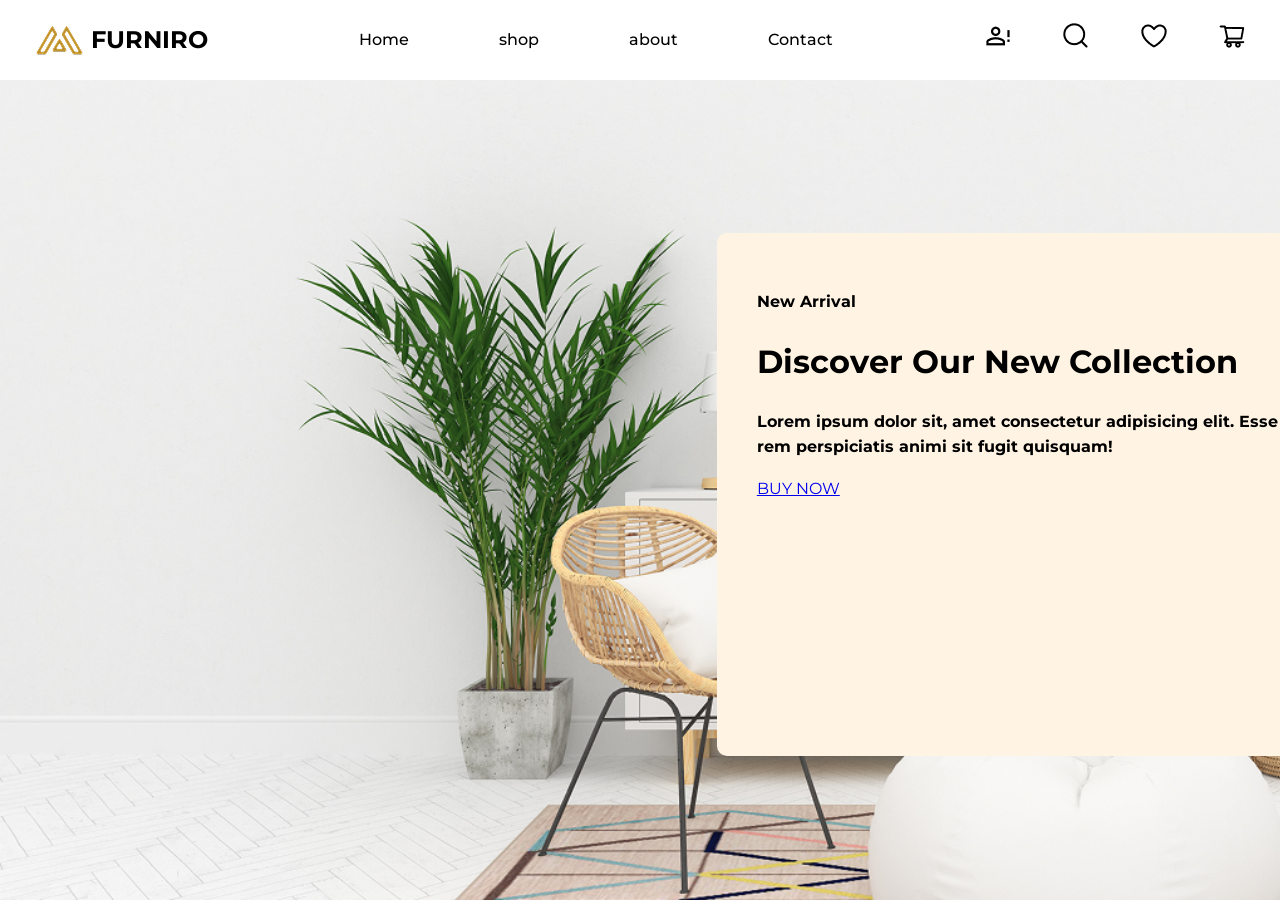
==== index.html @ 8803e624 "day 1 navbar" ====
<!DOCTYPE html>
<html lang="en">
  <head>
    <meta charset="UTF-8" />
    <meta name="viewport" content="width=device-width, initial-scale=1.0" />
    <title>Home</title>
    <link rel="stylesheet" href="style.css" />
    <link rel="preconnect" href="https://fonts.googleapis.com" />
    <link rel="preconnect" href="https://fonts.gstatic.com" crossorigin />
    <link
      href="https://fonts.googleapis.com/css2?family=Montserrat:ital,wght@0,100..900;1,100..900&display=swap"
      rel="stylesheet" />
  </head>
  <body>
    <!-- navbar dan pembuka -->
    <div id="pembuka">
      <!-- navbar -->
      <nav class="navbar">
        <div id="navKiri">
          <img src="icon/Meubel House_Logos-05.png" alt="logo" />
          <h1>FURNIRO</h1>
        </div>

        <div id="navTengah">
          <a href="#">Home</a>
          <a href="#">shop</a>
          <a href="#">about</a>
          <a href="#">Contact</a>
        </div>

        <div id="navKanan">
          <a href="#">
            <img src="icon/mdi_account-alert-outline.png" alt="account" />
          </a>
          <a href="#">
            <img src="icon/akar-icons_search.png" alt="search" />
          </a>
          <a href="#">
            <img src="icon/akar-icons_heart.png" alt="heart" />
          </a>
          <a href="#">
            <img src="icon/ant-design_shopping-cart-outlined.png" alt="cart" />
          </a>
        </div>
      </nav>
      <!-- navbar end -->

      <!-- New Arrival -->
      <div id="newArrival">
        <div>
          <p>New Arrival</p>
          <h1>Discover Our New Collection</h1>
          <p>
            Lorem ipsum dolor sit, amet consectetur adipisicing elit. Esse
            assumenda rem perspiciatis animi sit fugit quisquam!
          </p>
          <a href="#">BUY NOW</a>
        </div>
      </div>
      <!-- New Arrival end -->
    </div>
    <!-- navbar dan pembuka end-->

    <!-- browseTheRange -->
    <div></div>
    <!-- browseTheRange end -->

    <!-- ourProduct -->
    <div></div>
    <!-- ourProduct -->

    <!-- median -->
    <div></div>
    <!-- median end -->

    <!-- FuniroFurniture -->
    <div></div>
    <!-- FuniroFurniture -->

    <!-- footer -->
    <div></div>
    <!-- footer end-->
  </body>
</html>
---- style.css ----
body {
  margin: 0;
  padding: 0;
  line-height: 1.6;
  font-family: "Montserrat", sans-serif;
}

h1 {
  font-weight: 700;
}

p {
  font-weight: 700;
}

#pembuka {
  background-image: url("picture/main/scandinavian-interior-mockup-wall-decal-background 1.png");
  background-size: cover;
  background-repeat: no-repeat;
  height: 100vh;
  position: relative;
}
/* navbar */
.navbar {
  padding: 30px 0px;
  position: relative;
  background-color: #ffffff;
  display: flex;
  flex-direction: row;
  justify-content: space-around;
  align-items: center;
  width: 100%;
  height: 20px;
}

#navKiri {
  display: flex;
  flex-direction: row;
  justify-content: center;
  align-items: center;
  gap: 7px;
}

#navKiri img {
  width: auto;
  height: 140%;
}

#navKiri h1 {
  margin: 0;
}

#navTengah {
  display: flex;
  flex-direction: row;
  justify-content: center;
  gap: 90px;
  width: 50%;
}

#navTengah a {
  color: black;
  text-decoration: none;
  font-weight: 500;
}

#navKanan {
  display: flex;
  flex-direction: row;
  align-items: center;
  justify-content: center;
  gap: 50px;
}

#navKanan a img{
  height:80%;
  width: auto;
}
/* navbar end */

/* newArrival */
#newArrival {
  background-color: #FFF3E3;
  width: 643px;
  height:443px;
  border-radius: 10px;
  background-clip: padding-box;
  position: relative;
  top: 17%; 
  left: 56%;
  padding: 40px;
}

/* newArrival end */
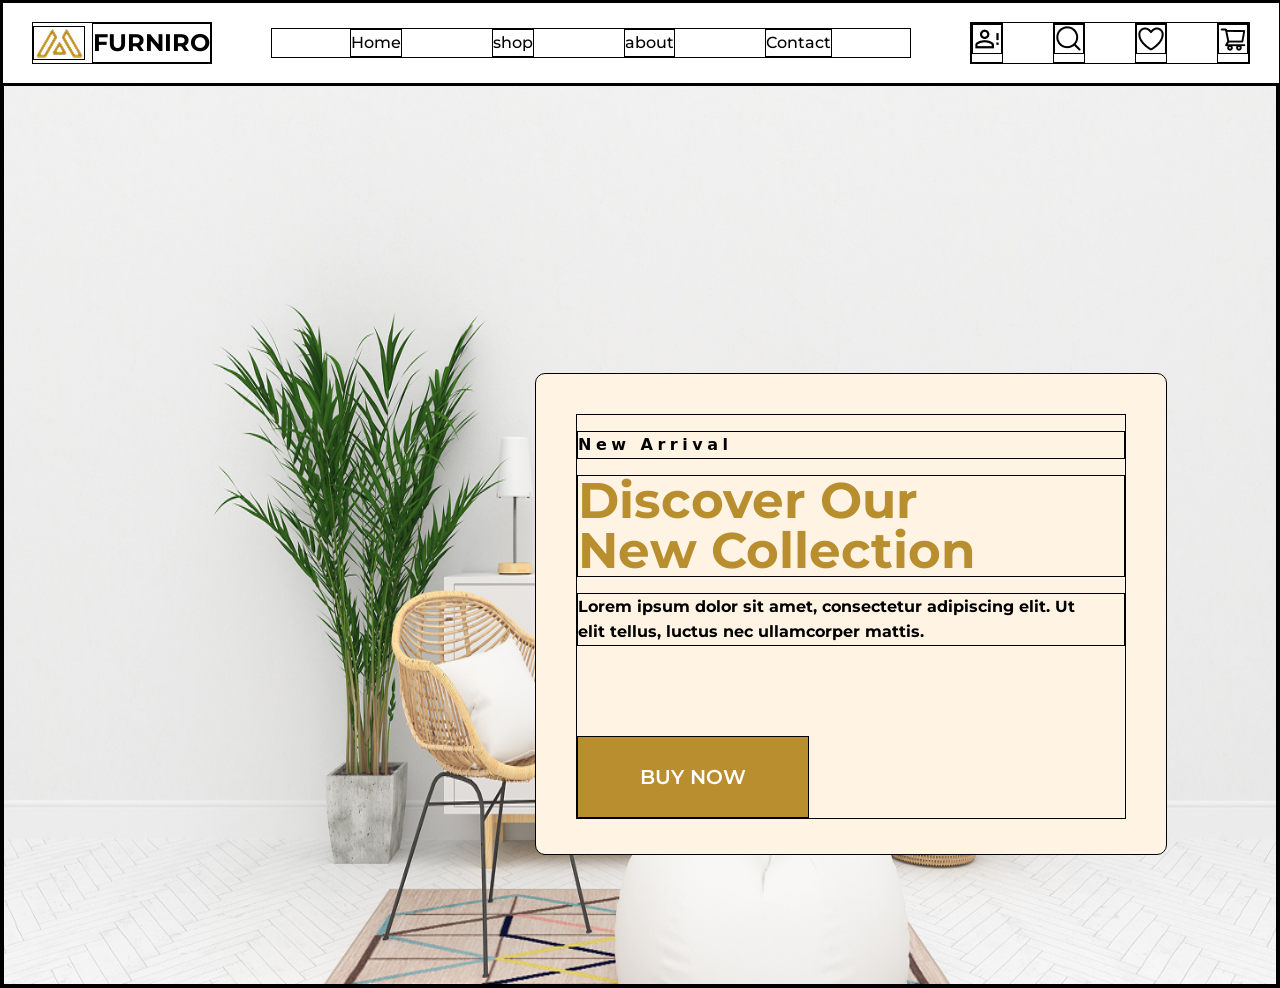
==== commit da2c892e: "day 2 coding" ====
--- a/index.html
+++ b/index.html
@@ -12,73 +12,82 @@
       rel="stylesheet" />
   </head>
   <body>
-    <!-- navbar dan pembuka -->
-    <div id="pembuka">
-      <!-- navbar -->
-      <nav class="navbar">
-        <div id="navKiri">
-          <img src="icon/Meubel House_Logos-05.png" alt="logo" />
-          <h1>FURNIRO</h1>
-        </div>
+    <!-- navbar -->
+    <nav class="navbar">
+      <div id="navKiri">
+        <img src="icon/Meubel House_Logos-05.png" alt="logo" />
+        <h1>FURNIRO</h1>
+      </div>
 
-        <div id="navTengah">
-          <a href="#">Home</a>
-          <a href="#">shop</a>
-          <a href="#">about</a>
-          <a href="#">Contact</a>
-        </div>
+      <div id="navTengah">
+        <a href="#">Home</a>
+        <a href="#">shop</a>
+        <a href="#">about</a>
+        <a href="#">Contact</a>
+      </div>
 
-        <div id="navKanan">
-          <a href="#">
-            <img src="icon/mdi_account-alert-outline.png" alt="account" />
-          </a>
-          <a href="#">
-            <img src="icon/akar-icons_search.png" alt="search" />
-          </a>
-          <a href="#">
-            <img src="icon/akar-icons_heart.png" alt="heart" />
-          </a>
-          <a href="#">
-            <img src="icon/ant-design_shopping-cart-outlined.png" alt="cart" />
-          </a>
-        </div>
-      </nav>
-      <!-- navbar end -->
+      <div id="navKanan">
+        <a href="#">
+          <img src="icon/mdi_account-alert-outline.png" alt="account" />
+        </a>
+        <a href="#">
+          <img src="icon/akar-icons_search.png" alt="search" />
+        </a>
+        <a href="#">
+          <img src="icon/akar-icons_heart.png" alt="heart" />
+        </a>
+        <a href="#">
+          <img src="icon/ant-design_shopping-cart-outlined.png" alt="cart" />
+        </a>
+      </div>
+    </nav>
+    <!-- navbar end -->
 
-      <!-- New Arrival -->
+    <!--pembuka -->
+    <!-- New Arrival -->
+
+    <div id="luarNew">
+      <img
+        id="pembukaan"
+        src="picture/main/scandinavian-interior-mockup-wall-decal-background 1.png"
+        alt="gambar" />
       <div id="newArrival">
         <div>
-          <p>New Arrival</p>
-          <h1>Discover Our New Collection</h1>
-          <p>
-            Lorem ipsum dolor sit, amet consectetur adipisicing elit. Esse
-            assumenda rem perspiciatis animi sit fugit quisquam!
+          <p class="p-a">New Arrival</p>
+          <h1>
+            Discover Our <br />
+            New Collection
+          </h1>
+          <p class="p-b">
+            Lorem ipsum dolor sit amet, consectetur adipiscing elit. Ut <br />
+            elit tellus, luctus nec ullamcorper mattis.
           </p>
           <a href="#">BUY NOW</a>
         </div>
       </div>
-      <!-- New Arrival end -->
     </div>
-    <!-- navbar dan pembuka end-->
+
+    <!-- New Arrival end -->
+    <!--pembuka end-->
 
     <!-- browseTheRange -->
-    <div></div>
+    <!-- <div></div> -->
     <!-- browseTheRange end -->
 
     <!-- ourProduct -->
-    <div></div>
+    <!-- <div></div> -->
     <!-- ourProduct -->
 
     <!-- median -->
-    <div></div>
+    <!-- <div></div> -->
     <!-- median end -->
 
     <!-- FuniroFurniture -->
-    <div></div>
+    <!-- <div></div> -->
     <!-- FuniroFurniture -->
 
     <!-- footer -->
-    <div></div>
+    <!-- <div></div> -->
     <!-- footer end-->
   </body>
 </html>
--- a/style.css
+++ b/style.css
@@ -1,3 +1,7 @@
+* {
+  border: black solid 1px;
+}
+
 body {
   margin: 0;
   padding: 0;
@@ -12,18 +16,9 @@
 p {
   font-weight: 700;
 }
-
-#pembuka {
-  background-image: url("picture/main/scandinavian-interior-mockup-wall-decal-background 1.png");
-  background-size: cover;
-  background-repeat: no-repeat;
-  height: 100vh;
-  position: relative;
-}
 /* navbar */
 .navbar {
   padding: 30px 0px;
-  position: relative;
   background-color: #ffffff;
   display: flex;
   flex-direction: row;
@@ -72,23 +67,230 @@
   gap: 50px;
 }
 
-#navKanan a img{
-  height:80%;
+#navKanan a img {
+  height: 80%;
   width: auto;
 }
 /* navbar end */
+
+#luarNew {
+  display: flex;
+  flex-direction: column;
+  position: relative;
+  height: 100vh;
+}
+
+#pembukaan {
+  height: 100vh;
+  width: 100;
+}
 
 /* newArrival */
 #newArrival {
-  background-color: #FFF3E3;
-  width: 643px;
-  height:443px;
+  background-color: #fff3e3;
+  width: 550px;
+  height: 400px;
   border-radius: 10px;
-  background-clip: padding-box;
-  position: relative;
-  top: 17%; 
-  left: 56%;
+  position: absolute;
+  bottom: 130px;
+  right: 110px;
   padding: 40px;
 }
 
+.p-a {
+  font-family: system-ui, -apple-system, BlinkMacSystemFont, "Segoe UI", Roboto,
+    Oxygen, Ubuntu, Cantarell, "Open Sans", "Helvetica Neue", sans-serif;
+  letter-spacing: 4.5px;
+}
+
+#newArrival div h1 {
+  color: #b88e2f;
+  line-height: 50px;
+  font-size: 50px;
+  margin: 0px;
+}
+
+#newArrival div a {
+  color: white;
+  background-color: #b88e2f;
+  text-decoration: none;
+  font-size: 20px;
+  font-weight: 600;
+  margin-top: 90px;
+  display: flex;
+  flex-direction: column;
+  align-items: center;
+  justify-content: center;
+  width: 230px;
+  height: 80px;
+}
+
+#newArrival div a:hover {
+  transition: 0.6s;
+  background-color: #9c7725;
+}
+
+#newArrival div a:active {
+  background-color: #9c7725;
+  transform: scale(0.96);
+}
 /* newArrival end */
+
+@media (max-width: 576px) {
+  * {
+    border: none;
+  }
+
+  body {
+    margin: 0;
+    padding: 0;
+    line-height: 1.6;
+    font-family: "Montserrat", sans-serif;
+    display: flex;
+    flex-direction: column;
+    width: auto;
+  }
+
+  h1 {
+    font-weight: 700;
+  }
+
+  p {
+    font-weight: 700;
+  }
+
+  /* navbar */
+  .navbar {
+    padding: 15px 0px;
+    background-color: #ffffff;
+    display: flex;
+    flex-direction: row;
+    justify-content: space-around;
+    align-items: center;
+    height: 20px;
+    width: 500px;
+  }
+
+  #navKiri {
+    display: flex;
+    flex-direction: row;
+    justify-content: center;
+    align-items: center;
+    gap: 2px;
+  }
+
+  #navKiri img {
+    width: 20px;
+    height: auto;
+  }
+
+  #navKiri h1 {
+    margin: 0;
+    font-size: 13px;
+  }
+
+  #navTengah {
+    display: flex;
+    flex-direction: row;
+    justify-content: center;
+    gap: 17px;
+    width: 50%;
+  }
+
+  #navTengah a {
+    color: black;
+    text-decoration: none;
+    font-weight: 500;
+    font-size: 13px;
+  }
+
+  #navKanan {
+    display: flex;
+    flex-direction: row;
+    justify-content: center;
+    align-items: center;
+    overflow: hidden;
+    height: 25px;
+    gap: 10px;
+  }
+
+  #navKanan a {
+    height: 22px;
+    width: auto;
+  }
+  /* navbar end */
+
+  #luarNew {
+    display: flex;
+    flex-direction: column;
+    position: relative;
+    height: auto;
+    width: 100px;
+  }
+
+  #pembukaan {
+    height: 300px;
+    width: 499px;
+  }
+
+  /* newArrival */
+  #newArrival {
+    background-color: #fff3e3;
+    width: 190px;
+    height: 149px;
+    border-radius: 5px;
+    position: absolute;
+    top: 80px;
+    left: 260px;
+    padding: 10px;
+  }
+
+  .p-a {
+    font-family: system-ui, -apple-system, BlinkMacSystemFont, "Segoe UI",
+      Roboto, Oxygen, Ubuntu, Cantarell, "Open Sans", "Helvetica Neue",
+      sans-serif;
+    letter-spacing: 1px;
+    font-weight: 500;
+    font-size: 7px;
+  }
+
+  .p-b {
+    font-family: system-ui, -apple-system, BlinkMacSystemFont, "Segoe UI",
+      Roboto, Oxygen, Ubuntu, Cantarell, "Open Sans", "Helvetica Neue",
+      sans-serif;
+    font-weight: 500;
+    font-size: 7px;
+  }
+
+  #newArrival div h1 {
+    color: #b88e2f;
+    line-height: 18px;
+    font-size: 17px;
+    margin: 0px;
+  }
+
+  #newArrival div a {
+    color: white;
+    background-color: #b88e2f;
+    text-decoration: none;
+    font-size: 7px;
+    margin-top: 26px;
+    display: flex;
+    flex-direction: column;
+    align-items: center;
+    justify-content: center;
+    width: 80px;
+    height: 25px;
+  }
+
+  #newArrival div a:hover {
+    transition: 0.6s;
+    background-color: #9c7725;
+  }
+
+  #newArrival div a:active {
+    background-color: #9c7725;
+    transform: scale(0.96);
+  }
+  /* newArrival end */
+}
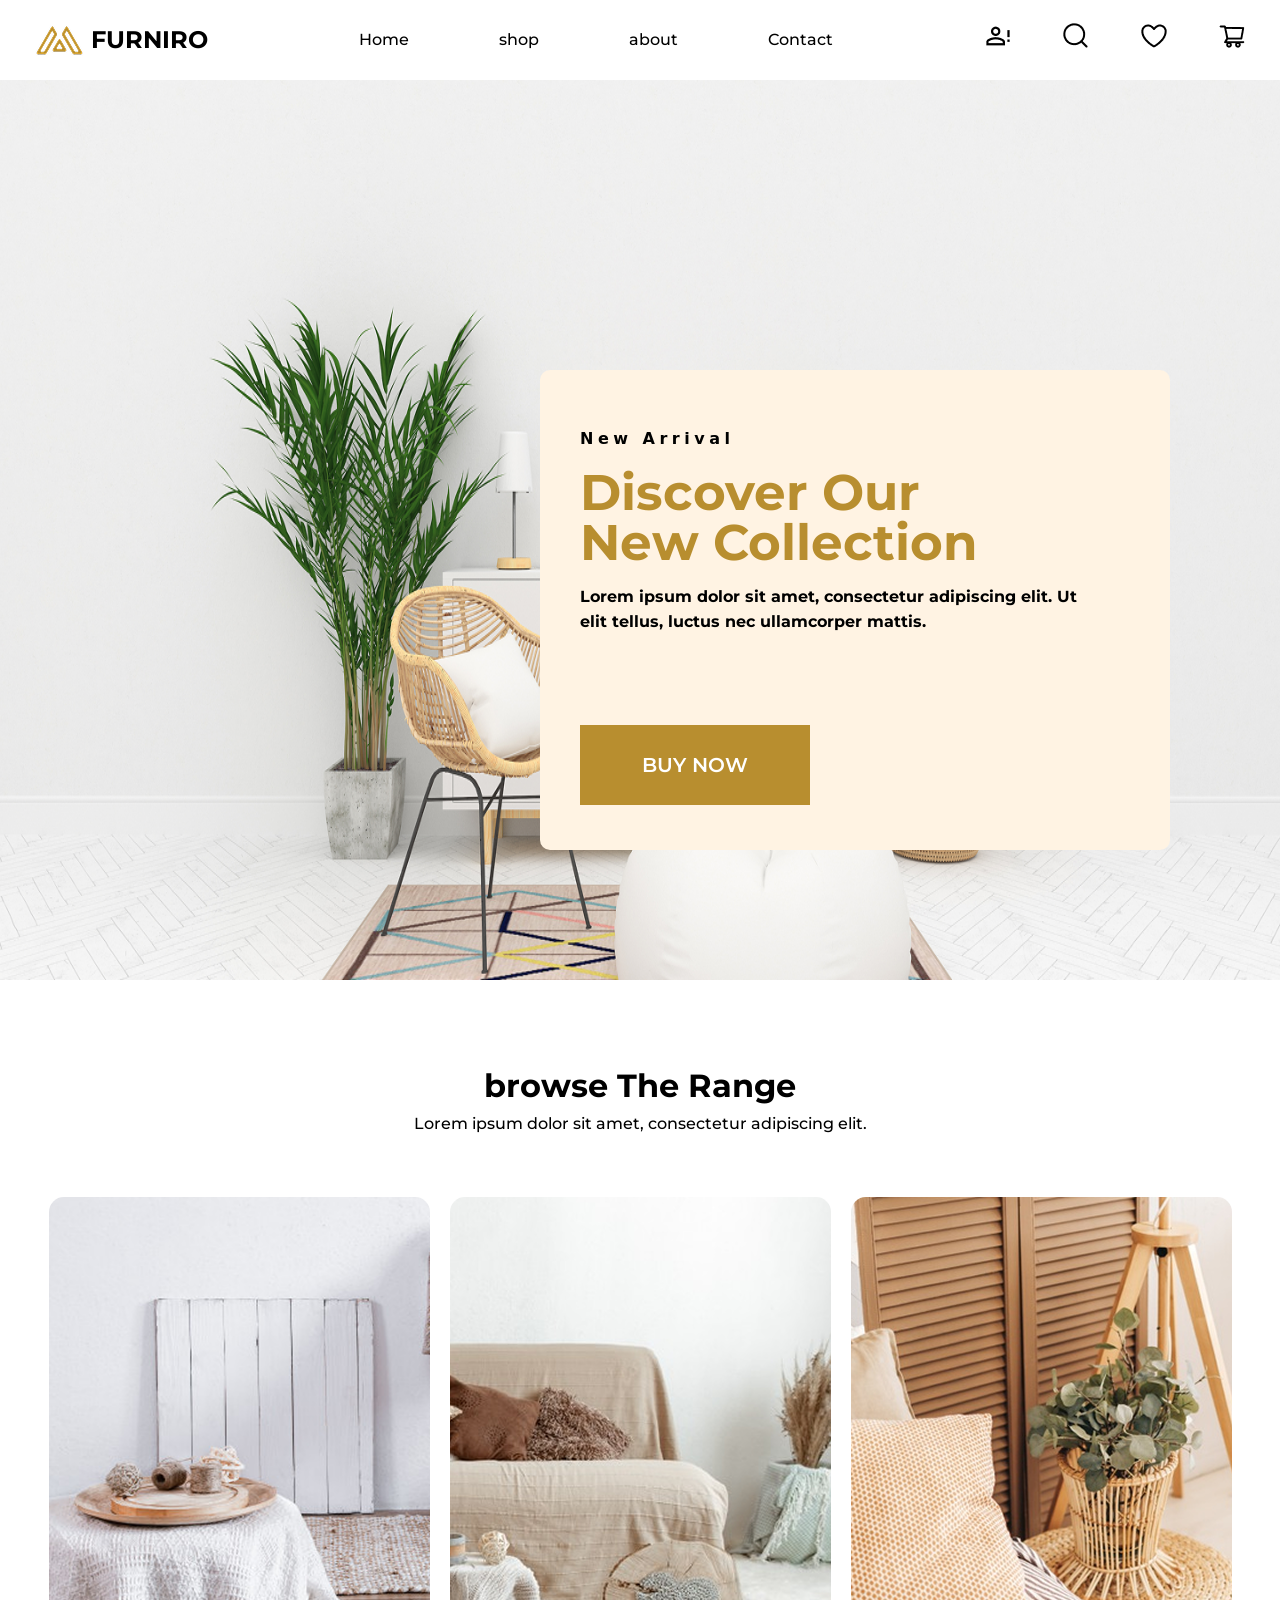
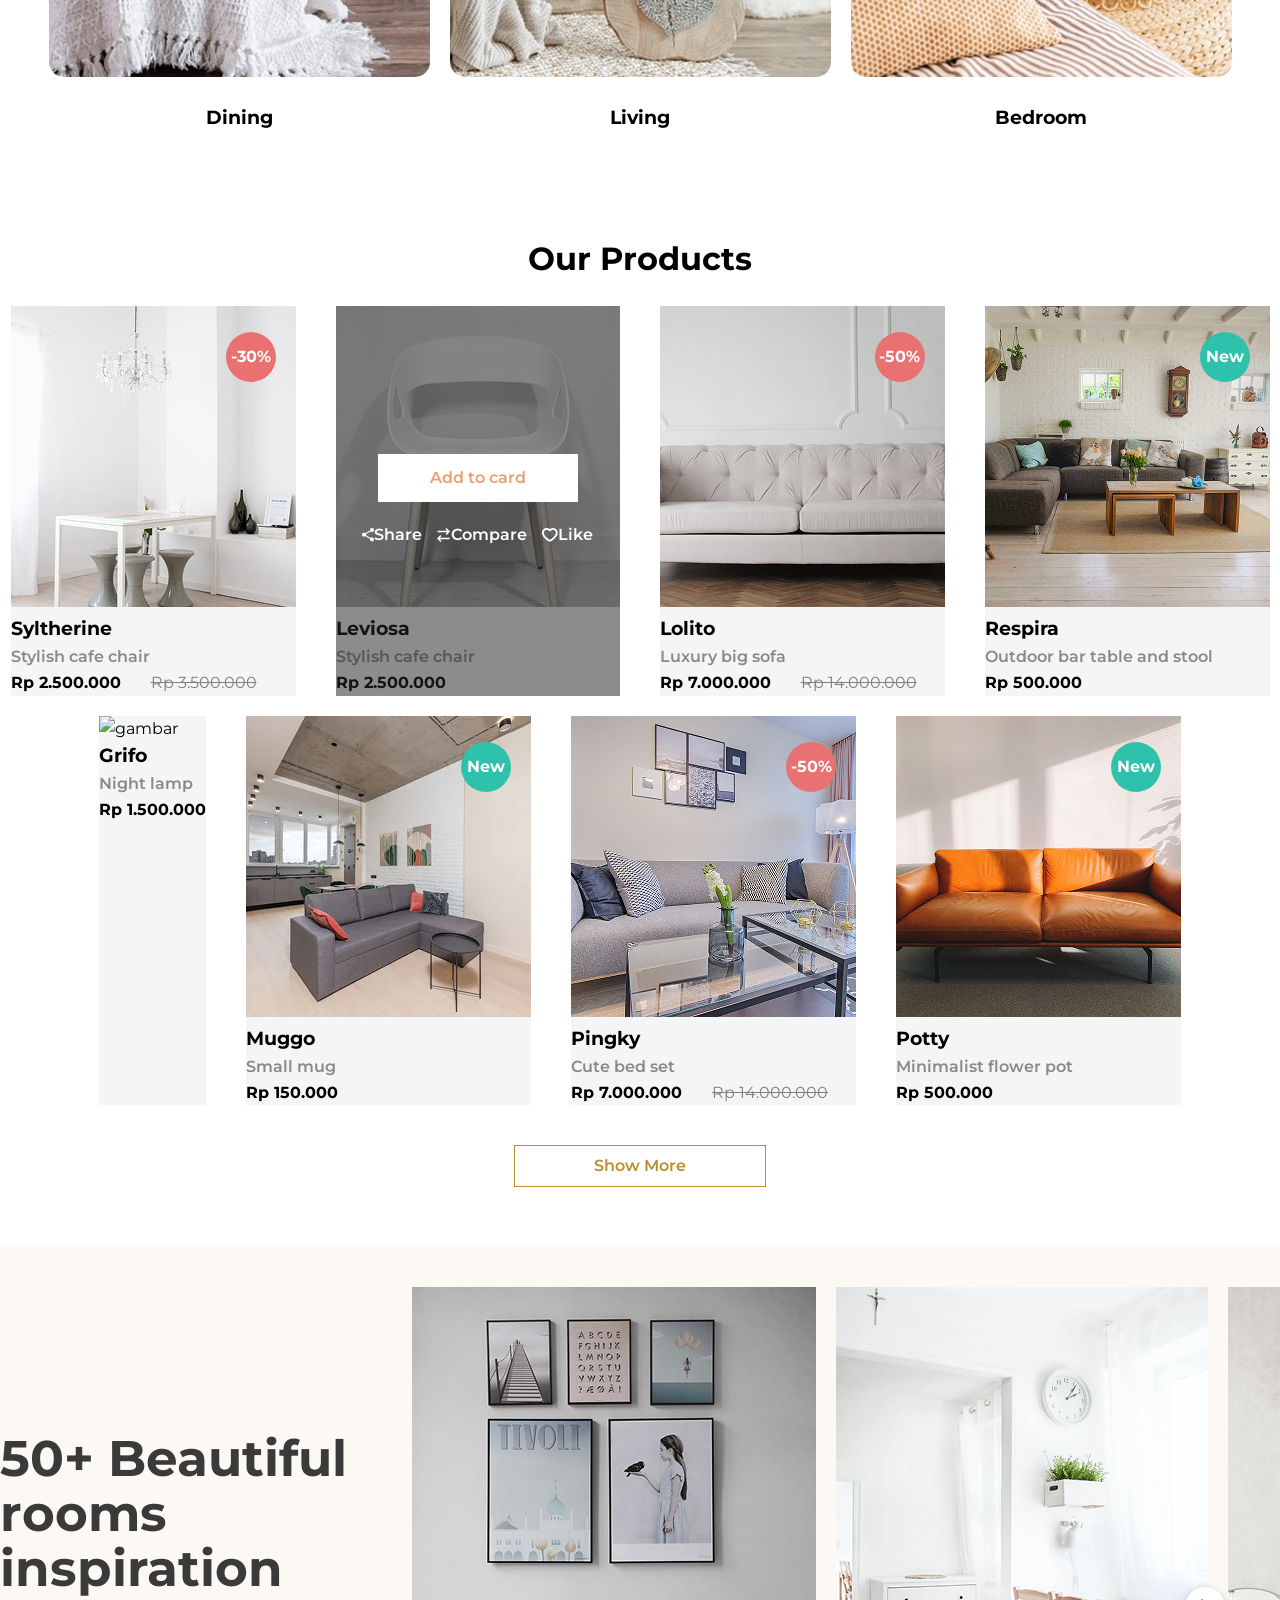
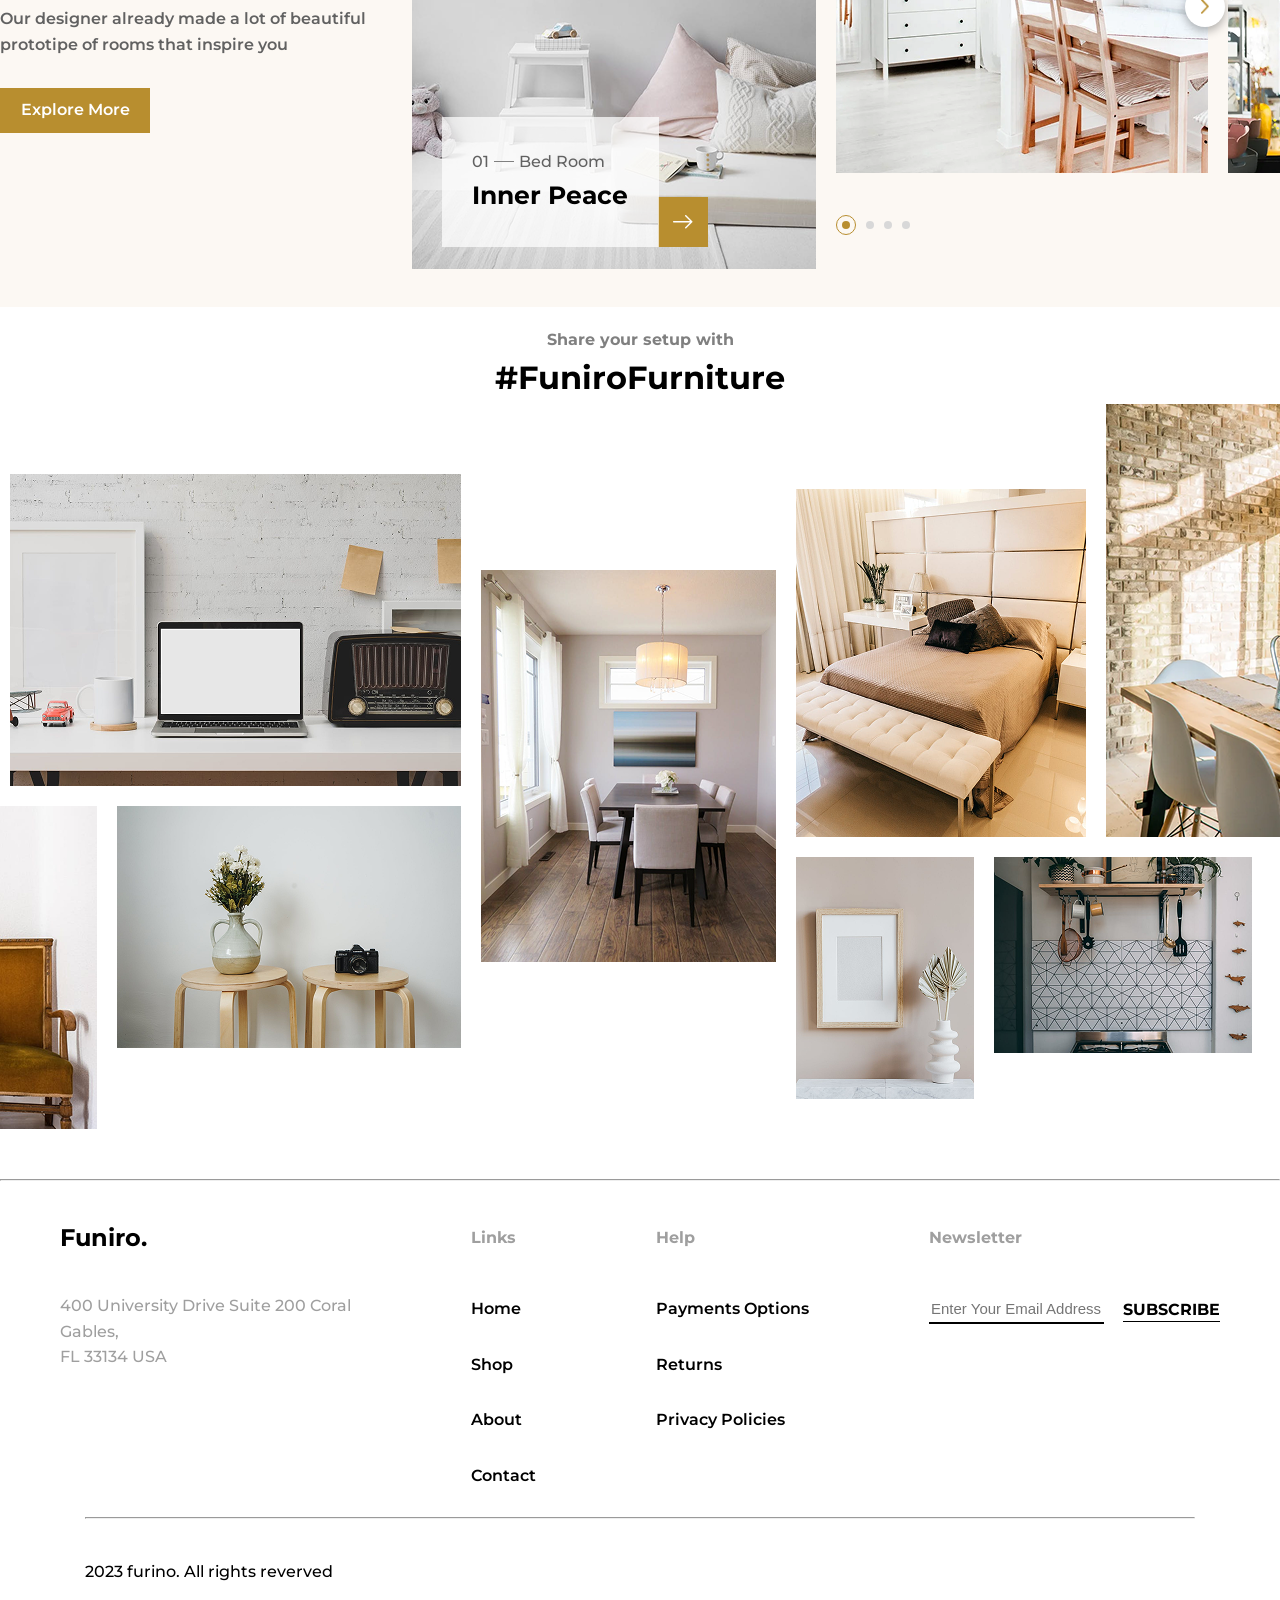
==== commit 8257af0a: "page 1 day 3" ====
--- a/index.html
+++ b/index.html
@@ -1,4 +1,4 @@
-<!DOCTYPE html>
+<!doctype html>
 <html lang="en">
   <head>
     <meta charset="UTF-8" />
@@ -71,23 +71,280 @@
     <!--pembuka end-->
 
     <!-- browseTheRange -->
-    <!-- <div></div> -->
+    <div>
+      <div id="the">
+        <h1 id="the">browse The Range</h1>
+        <p id="the">Lorem ipsum dolor sit amet, consectetur adipiscing elit.</p>
+      </div>
+      <div id="img-the">
+        <div>
+          <img src="picture/BrowseTheRange/image 106.png" alt="gambar" />
+          <h3>Dining</h3>
+        </div>
+        <div>
+          <img src="picture/BrowseTheRange/image 100.png" alt="gambar" />
+          <h3>Living</h3>
+        </div>
+        <div>
+          <img src="picture/BrowseTheRange/image 101.png" alt="gambar" />
+          <h3>Bedroom</h3>
+        </div>
+      </div>
+    </div>
     <!-- browseTheRange end -->
 
     <!-- ourProduct -->
-    <!-- <div></div> -->
+    <div id="OurProducts">
+      <h1>Our Products</h1>
+      <div id="Our-1">
+        <div class="Our">
+          <div>
+            <p class="Our-ab">-30%</p>
+            <img src="picture/OurProducts/image 1.png" alt="gambar" />
+            <h3 class="Our-h3">Syltherine</h3>
+            <p class="Our-p">Stylish cafe chair</p>
+            <div>
+              <p>Rp 2.500.000</p>
+              <s>Rp 3.500.000</s>
+            </div>
+          </div>
+        </div>
+
+        <div class="Our">
+          <div>
+            <img src="picture/OurProducts/image 2.png" alt="gambar" />
+            <h3 class="Our-h3">Leviosa</h3>
+            <p class="Our-p">Stylish cafe chair</p>
+            <div>
+              <p>Rp 2.500.000</p>
+            </div>
+          </div>
+          <div id="Our-bayangan">
+            <a href="#" id="button-1">Add to card</a>
+            <div id="Our-dll">
+              <a href="#"><img src="icon/Share.png" alt="gambar" /> Share</a>
+              <a href="#"
+                ><img src="icon/compare.png" alt="gambar" /> Compare</a
+              >
+              <a href="#"><img src="icon/Like.png" alt="gambar" />Like</a>
+            </div>
+          </div>
+        </div>
+
+        <div class="Our">
+          <div>
+            <p class="Our-ab">-50%</p>
+            <img src="picture/OurProducts/image 3.png" alt="gambar" />
+            <h3 class="Our-h3">Lolito</h3>
+            <p class="Our-p">Luxury big sofa</p>
+            <div>
+              <p>Rp 7.000.000</p>
+              <s>Rp 14.000.000</s>
+            </div>
+          </div>
+        </div>
+
+        <div class="Our">
+          <div>
+            <p class="Our-abs">New</p>
+            <img src="picture/OurProducts/image 4.png" alt="gambar" />
+            <h3 class="Our-h3">Respira</h3>
+            <p class="Our-p">Outdoor bar table and stool</p>
+            <div>
+              <p>Rp 500.000</p>
+            </div>
+          </div>
+        </div>
+      </div>
+
+      <div id="Our-2">
+        <div class="Our">
+          <div>
+            <img src="picture/OurProducts/image 5.png" alt="gambar" />
+            <h3 class="Our-h3">Grifo</h3>
+            <p class="Our-p">Night lamp</p>
+            <div>
+              <p>Rp 1.500.000</p>
+            </div>
+          </div>
+        </div>
+
+        <div class="Our">
+          <div>
+            <p class="Our-abs">New</p>
+            <img src="picture/OurProducts/image 6.png" alt="gambar" />
+            <h3 class="Our-h3">Muggo</h3>
+            <p class="Our-p">Small mug</p>
+            <div>
+              <p>Rp 150.000</p>
+            </div>
+          </div>
+        </div>
+
+        <div class="Our">
+          <div>
+            <p class="Our-ab">-50%</p>
+            <img src="picture/OurProducts/image 7.png" alt="gambar" />
+            <h3 class="Our-h3">Pingky</h3>
+            <p class="Our-p">Cute bed set</p>
+            <div>
+              <p>Rp 7.000.000</p>
+              <s>Rp 14.000.000</s>
+            </div>
+          </div>
+        </div>
+
+        <div class="Our">
+          <div>
+            <p class="Our-abs">New</p>
+            <img src="picture/OurProducts/image 8.png" alt="gambar" />
+            <h3 class="Our-h3">Potty</h3>
+            <p class="Our-p">Minimalist flower pot</p>
+            <div>
+              <p>Rp 500.000</p>
+            </div>
+          </div>
+        </div>
+      </div>
+
+      <a href="#" id="Our-button2">Show More</a>
+    </div>
     <!-- ourProduct -->
 
     <!-- median -->
-    <!-- <div></div> -->
+    <div id="Median">
+      <div id="Median1">
+        <h1>
+          50+ Beautiful rooms <br />
+          inspiration
+        </h1>
+        <p>
+          Our designer already made a lot of beautiful <br />
+          prototipe of rooms that inspire you
+        </p>
+        <a href="#">Explore More</a>
+      </div>
+
+      <div id="Median2">
+        <div class="medianG">
+          <a href="#" id="MG-gambar"
+            ><img src="icon/Vector 1.png" alt="gambar"
+          /></a>
+          <img src="picture/example/Rectangle 24.png" alt="gambar" />
+          <div id="MG">
+            <div>
+              <p>01</p>
+              <div></div>
+              <p>Bed Room</p>
+            </div>
+            <h1>Inner Peace</h1>
+          </div>
+        </div>
+        <div id="MedianG2">
+          <div id="MG2">
+            <img src="picture/example/Rectangle 25.png" alt="gamabar" />
+            <img src="picture/example/Rectangle 26.png" alt="gambar" />
+            <a href="#" id="M">
+              <img src="icon/Line.png" alt="gambar" />
+            </a>
+          </div>
+          <div id="MG3">
+            <div class="M1"><div></div></div>
+            <div class="M2"></div>
+            <div class="M2"></div>
+            <div class="M2"></div>
+          </div>
+        </div>
+      </div>
+    </div>
     <!-- median end -->
 
     <!-- FuniroFurniture -->
-    <!-- <div></div> -->
+    <div id="FuniroUtama">
+      <p>Share your setup with</p>
+      <h1>#FuniroFurniture</h1>
+      <div id="Funiro">
+        <div id="FKiri">
+          <div id="FKA">
+            <img src="picture/FuniroFurniture/Rectangle 36.png" alt="gambar" />
+            <img
+              src="picture/FuniroFurniture/Rectangle 38.png"
+              alt="gambar"
+              id="fka" />
+          </div>
+          <div id="FKB">
+            <img src="picture/FuniroFurniture/Rectangle 37.png" alt="gambar" />
+            <img src="picture/FuniroFurniture/Rectangle 39.png" alt="gambar" />
+          </div>
+        </div>
+        <div id="FTengah">
+          <img src="picture/FuniroFurniture/Rectangle 40.png" alt="gambar" />
+        </div>
+        <div id="FKanan">
+          <div id="Fka">
+            <img
+              src="picture/FuniroFurniture/Rectangle 43.png"
+              alt="gambar"
+              class="fka" />
+            <img src="picture/FuniroFurniture/Rectangle 45.png" alt="gambar" />
+          </div>
+          <div id="Fkb">
+            <img src="picture/FuniroFurniture/Rectangle 41.png" alt="gambar" />
+            <img
+              src="picture/FuniroFurniture/Rectangle 44.png"
+              alt="gambar"
+              class="fkb" />
+          </div>
+        </div>
+      </div>
+    </div>
     <!-- FuniroFurniture -->
 
     <!-- footer -->
-    <!-- <div></div> -->
+    <footer>
+      <hr />
+      <div id="FooterA">
+        <div id="FA1">
+          <h2>Funiro.</h2>
+          <p>
+            400 University Drive Suite 200 Coral <br />
+            Gables, <br />
+            FL 33134 USA
+          </p>
+        </div>
+        <div class="FA2">
+          <p>Links</p>
+          <a href="#">Home</a>
+          <a href="#">Shop</a>
+          <a href="#">About</a>
+          <a href="#">Contact</a>
+        </div>
+        <div class="FA2">
+          <p>Help</p>
+          <a href="#">Payments Options</a>
+          <a href="#">Returns</a>
+          <a href="#">Privacy Policies</a>
+        </div>
+        <div id="FA4">
+          <p>Newsletter</p>
+          <div id="under">
+            <div>
+              <input
+                type="email"
+                name="email"
+                placeholder="Enter Your Email Address "
+                id="FI" />
+              <div class="underline"></div>
+            </div>
+            <p class="FKANAN">SUBSCRIBE</p>
+          </div>
+        </div>
+      </div>
+      <div id="FooterB">
+        <hr>
+        <p>2023 furino. All rights reverved</p>
+      </div>
+    </footer>
     <!-- footer end-->
   </body>
 </html>
--- a/style.css
+++ b/style.css
@@ -1,7 +1,3 @@
-* {
-  border: black solid 1px;
-}
-
 body {
   margin: 0;
   padding: 0;
@@ -98,8 +94,18 @@
 }
 
 .p-a {
-  font-family: system-ui, -apple-system, BlinkMacSystemFont, "Segoe UI", Roboto,
-    Oxygen, Ubuntu, Cantarell, "Open Sans", "Helvetica Neue", sans-serif;
+  font-family:
+    system-ui,
+    -apple-system,
+    BlinkMacSystemFont,
+    "Segoe UI",
+    Roboto,
+    Oxygen,
+    Ubuntu,
+    Cantarell,
+    "Open Sans",
+    "Helvetica Neue",
+    sans-serif;
   letter-spacing: 4.5px;
 }
 
@@ -135,6 +141,531 @@
   transform: scale(0.96);
 }
 /* newArrival end */
+
+/* the range */
+#the {
+  display: flex;
+  flex-direction: column;
+  align-items: center;
+  margin: 0;
+  margin-top: 40px;
+}
+
+#the p {
+  font-weight: 500;
+  margin: 0;
+}
+
+#img-the {
+  display: flex;
+  flex-direction: row;
+  justify-content: center;
+  gap: 20px;
+  margin: 60px 0px;
+}
+
+#img-the img {
+  border-radius: 15px;
+}
+
+#img-the div {
+  text-align: center;
+}
+
+/* the range end */
+
+/* Our Products */
+
+#OurProducts {
+  display: flex;
+  flex-direction: column;
+  align-items: center;
+}
+
+#Our-1 {
+  display: flex;
+  flex-direction: row;
+  gap: 40px;
+}
+
+.Our {
+  display: flex;
+  flex-direction: column;
+  position: relative;
+  background-color: #f4f5f7;
+}
+
+#Our-bayangan {
+  display: flex;
+  flex-direction: column;
+  position: absolute;
+  z-index: 1;
+  justify-content: center;
+  align-items: center;
+  top: 0px;
+  gap: 20px;
+  width: 100%;
+  height: 100%;
+  background-color: rgba(41, 41, 41, 0.508);
+}
+
+#Our-bayangan:hover {
+}
+
+#button-1 {
+  display: flex;
+  flex-direction: column;
+  justify-content: center;
+  align-items: center;
+  background-color: white;
+  text-decoration: none;
+  font-weight: 600;
+  width: 200px;
+  height: 48px;
+  color: #e89f71;
+}
+
+#Our-dll {
+  display: flex;
+  gap: 15px;
+}
+
+#Our-dll a {
+  color: white;
+  text-decoration: none;
+  font-weight: 600;
+  display: flex;
+  flex-direction: row;
+  align-items: center;
+}
+
+.Our-ab {
+  display: flex;
+  flex-direction: column;
+  justify-content: center;
+  align-items: center;
+  position: absolute;
+  top: 10px;
+  right: 20px;
+  border-radius: 100%;
+  background-color: #e97171;
+  color: white;
+  width: 50px;
+  height: 50px;
+}
+
+.Our-abs {
+  display: flex;
+  flex-direction: column;
+  justify-content: center;
+  align-items: center;
+  position: absolute;
+  top: 10px;
+  right: 20px;
+  border-radius: 100%;
+  background-color: #2ec1ac;
+  color: white;
+  width: 50px;
+  height: 50px;
+}
+
+.Our-h3 {
+  margin: 0px;
+}
+
+.Our-p {
+  margin: 0px;
+  color: #898989;
+  font-weight: 600;
+}
+
+.Our div div {
+  display: flex;
+  flex-direction: row;
+  gap: 30px;
+}
+
+.Our div div p {
+  margin: 0px;
+}
+
+.Our div div s {
+  color: grey;
+}
+
+#Our-2 {
+  margin-top: 20px;
+  display: flex;
+  flex-direction: row;
+  gap: 40px;
+}
+
+#Our-button2 {
+  display: flex;
+  flex-direction: column;
+  align-items: center;
+  justify-content: center;
+  border: #b88e2f solid 1px;
+  margin: 40px 0px;
+  text-decoration: none;
+  color: #b88e2f;
+  font-weight: 600;
+  width: 250px;
+  height: 40px;
+}
+/* Our Products end */
+
+/* Median */
+#Median {
+  display: flex;
+  flex-direction: row;
+  position: relative;
+  justify-content: right;
+  gap: 40px;
+  margin: 20px 0px;
+  padding: 40px 0px;
+  padding-bottom: 30px;
+  align-items: center;
+  background-color: #fcf8f3;
+}
+
+#Median1 {
+  display: flex;
+  flex-direction: column;
+}
+
+#Median1 h1 {
+  color: #3a3a3a;
+  font-size: 50px;
+  line-height: 55px;
+  margin: 0;
+}
+
+#Median1 p {
+  color: #616161;
+  font-weight: 600;
+  margin-top: 10px;
+  margin-bottom: 30px;
+}
+
+#Median1 a {
+  display: flex;
+  flex-direction: column;
+  justify-content: center;
+  align-items: center;
+  width: 150px;
+  height: 45px;
+  text-decoration: none;
+  font-weight: 600;
+  background-color: #b88e2f;
+  color: white;
+}
+
+#Median2 {
+  display: flex;
+  flex-direction: row;
+  position: relative;
+  right: 0;
+  gap: 20px;
+}
+
+.medianG {
+  position: relative;
+}
+
+#MG {
+  display: flex;
+  flex-direction: column;
+  justify-content: center;
+  padding: 40px 30px;
+  height: 50px;
+  width: 157px;
+  position: absolute;
+  bottom: 30px;
+  left: 30px;
+  background-color: #ffffffb8;
+}
+
+#MG div {
+  display: flex;
+  flex-direction: row;
+  align-items: center;
+  gap: 5px;
+  margin: 0;
+  color: #616161;
+  font-weight: 600;
+}
+
+#MG div p {
+  margin: 0;
+  font-weight: 500;
+}
+
+#MG div div {
+  background-color: grey;
+  height: 1px;
+  width: 20px;
+}
+
+#MG h1 {
+  margin: 0;
+  font-size: 25px;
+}
+
+#MG-gambar {
+  background-color: #b88e2f;
+  display: flex;
+  flex-direction: column;
+  align-items: center;
+  justify-content: center;
+  position: absolute;
+  bottom: 30px;
+  right: 108px;
+  width: 50px;
+  height: 50px;
+}
+
+#MedianG2 {
+  display: flex;
+  flex-direction: column;
+}
+
+#MG2 {
+  display: flex;
+  flex-direction: row;
+  gap: 20px;
+}
+
+#M {
+  background-color: white;
+  box-shadow: 0 4px 10px rgba(0, 0, 0, 0.3);
+  display: flex;
+  flex-direction: column;
+  align-items: center;
+  justify-content: center;
+  position: absolute;
+  bottom: 250px;
+  right: 55px;
+  border-radius: 100%;
+  width: 40px;
+  height: 40px;
+}
+
+#M img {
+  height: 15px;
+  width: auto;
+}
+
+#MG3 {
+  display: flex;
+  flex-direction: row;
+  align-items: center;
+  gap: 10px;
+  height: 100%;
+}
+
+.M1 {
+  border-radius: 100%;
+  border: #b88e2f solid 1px;
+  padding: 5px;
+}
+
+.M1 div {
+  background-color: #b88e2f;
+  border-radius: 100%;
+  width: 8px;
+  height: 8px;
+}
+
+.M2 {
+  background-color: #d8d8d8;
+  border-radius: 100%;
+  width: 8px;
+  height: 8px;
+}
+/* Median end */
+
+/* Funiro */
+#FuniroUtama {
+  display: flex;
+  flex-direction: column;
+  align-items: center;
+  justify-content: center;
+}
+
+#FuniroUtama p{
+  margin: 0;
+  color: grey;
+}
+
+#FuniroUtama h1{
+  margin: 0;
+}
+
+#Funiro {
+  display: flex;
+  flex-direction: row;
+  gap: 20px;
+}
+
+#FKiri {
+  display: flex;
+  flex-direction: column;
+  gap: 20px;
+}
+
+#FKA {
+  display: flex;
+  flex-direction: row;
+  align-items: end;
+  gap: 20px;
+}
+
+#fka {
+  width: 451px;
+  height: 312px;
+}
+
+#FKB {
+  display: flex;
+  flex-direction: row;
+  align-items: self-start;
+  gap: 20px;
+}
+
+#FTengah {
+  display: flex;
+  flex-direction: row;
+  align-items: center;
+}
+
+#FKanan {
+  display: flex;
+  flex-direction: column;
+  gap: 20px;
+}
+
+#Fka {
+  display: flex;
+  flex-direction: row;
+  align-items: end;
+  gap: 20px;
+}
+
+.fka {
+  width: 290px;
+  height: 348px;
+}
+
+#Fkb {
+  display: flex;
+  flex-direction: row;
+  gap: 20px;
+}
+
+.fkb {
+  width: 258px;
+  height: 196px;
+}
+
+/* Funiro */
+
+/* footer */
+footer {
+  margin-top: 50px;
+}
+
+#FooterA {
+  display: flex;
+  flex-direction: row;
+  padding: 20px 0px;
+  justify-content: space-around;
+}
+
+#FA1 {
+  display: flex;
+  flex-direction: column;
+}
+
+#FA1 h2{
+  margin-top: 10px;
+}
+
+#FA1 p{
+  color: #9F9F9F;
+  font-weight: 500;
+}
+.FA2 {
+  display: flex;
+  flex-direction: column;
+  gap: 30px;
+}
+
+.FA2 p{
+  color: #9F9F9F;
+}
+
+.FA2 a{
+  text-decoration: none;
+  color: black;
+  font-weight: 600;
+}
+
+#FA4 {
+  display: flex;
+  flex-direction: column;
+  gap: 15px;
+}
+
+#FA4 {
+  color: #9F9F9F;
+}
+
+#FI {
+  color: #9F9F9F;
+  border: none;
+  font-weight: 500;
+  font-size: 15px;
+}
+
+#FI:focus {
+  border: none;
+  outline: none;
+}
+
+.underline {
+  background-color: black;
+  height: 1.6px;
+  width: 175px;
+}
+
+#under {
+  display: flex;
+  flex-direction: row;
+  align-items: center;
+}
+
+.FKANAN {
+  color: black;
+  text-decoration: underline;
+  text-underline-offset: 6px;
+}
+
+#FooterB {
+  padding: 0px 85px;
+}
+
+#FooterB p{
+  font-weight: 500;
+  margin: 40px 0px;
+}
+/* footer end */
+
+
+
+
+
+
 
 @media (max-width: 576px) {
   * {
@@ -246,8 +777,17 @@
   }
 
   .p-a {
-    font-family: system-ui, -apple-system, BlinkMacSystemFont, "Segoe UI",
-      Roboto, Oxygen, Ubuntu, Cantarell, "Open Sans", "Helvetica Neue",
+    font-family:
+      system-ui,
+      -apple-system,
+      BlinkMacSystemFont,
+      "Segoe UI",
+      Roboto,
+      Oxygen,
+      Ubuntu,
+      Cantarell,
+      "Open Sans",
+      "Helvetica Neue",
       sans-serif;
     letter-spacing: 1px;
     font-weight: 500;
@@ -255,8 +795,17 @@
   }
 
   .p-b {
-    font-family: system-ui, -apple-system, BlinkMacSystemFont, "Segoe UI",
-      Roboto, Oxygen, Ubuntu, Cantarell, "Open Sans", "Helvetica Neue",
+    font-family:
+      system-ui,
+      -apple-system,
+      BlinkMacSystemFont,
+      "Segoe UI",
+      Roboto,
+      Oxygen,
+      Ubuntu,
+      Cantarell,
+      "Open Sans",
+      "Helvetica Neue",
       sans-serif;
     font-weight: 500;
     font-size: 7px;
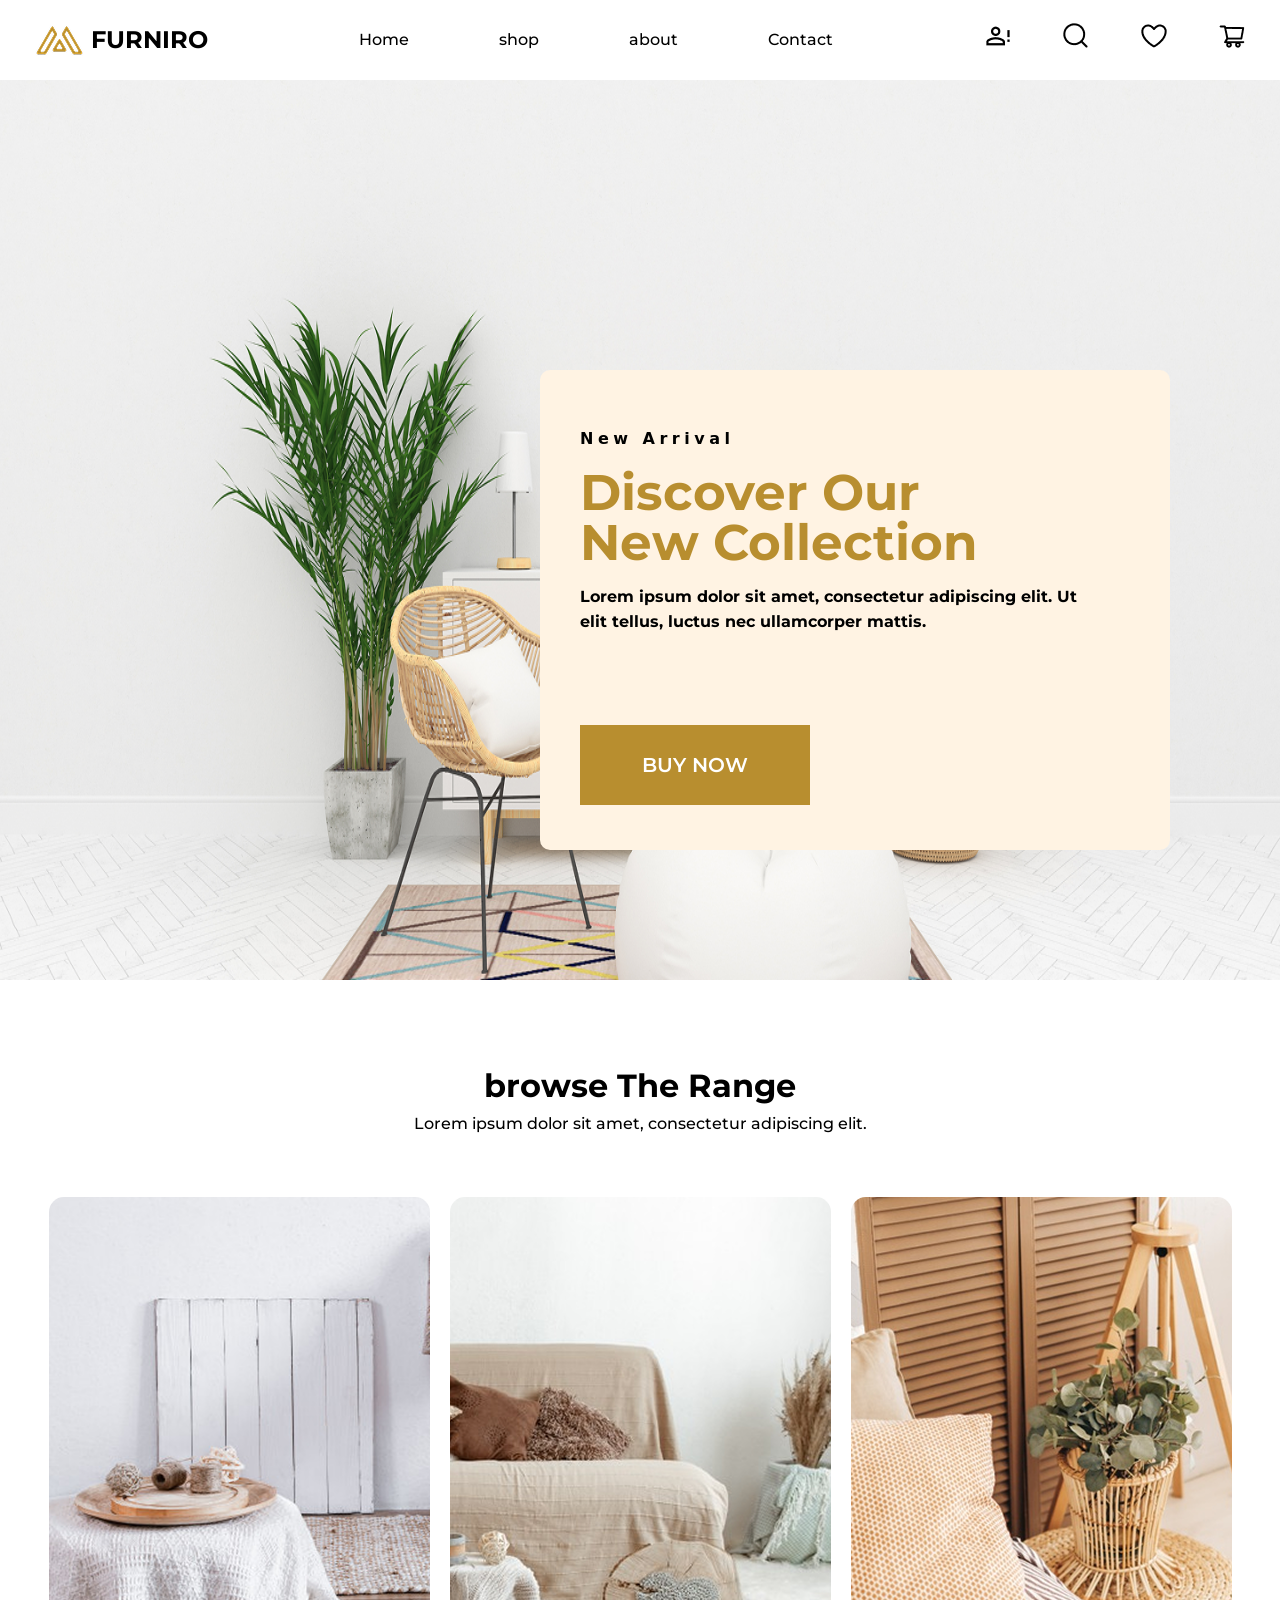
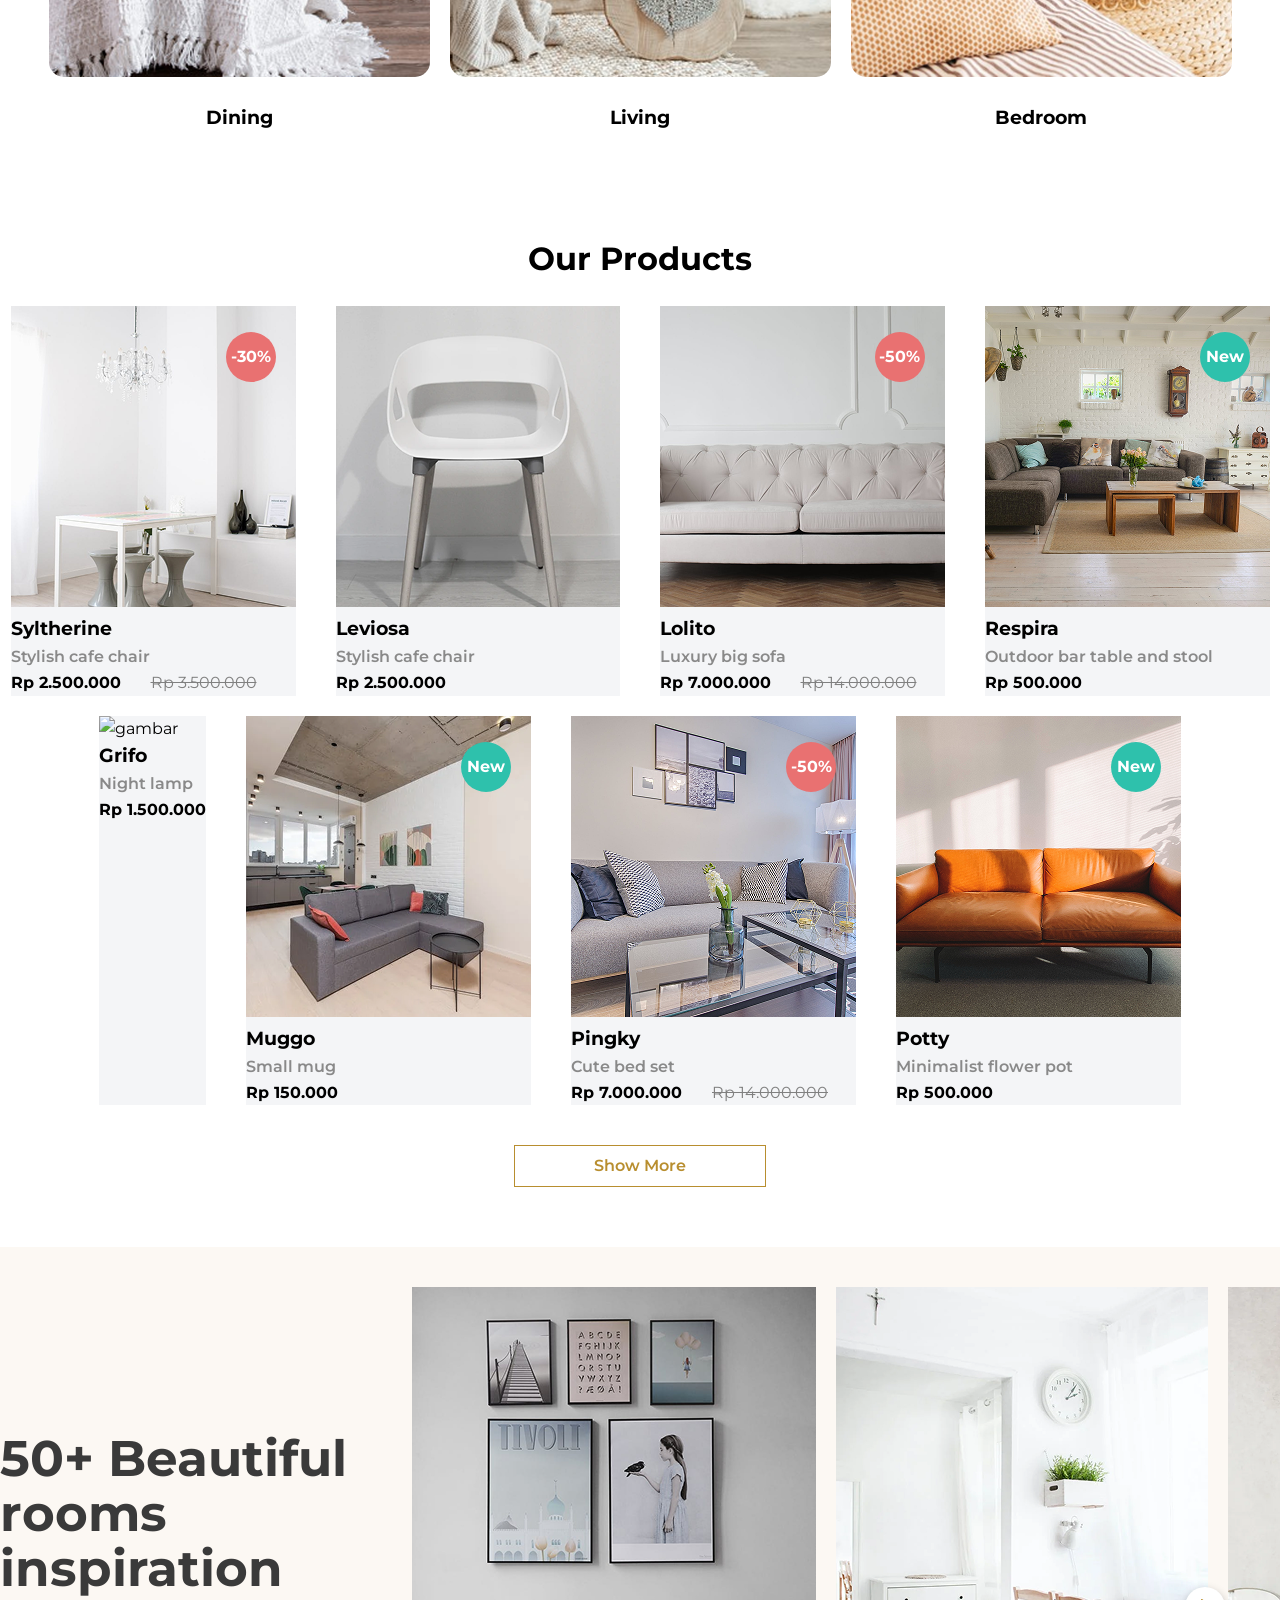
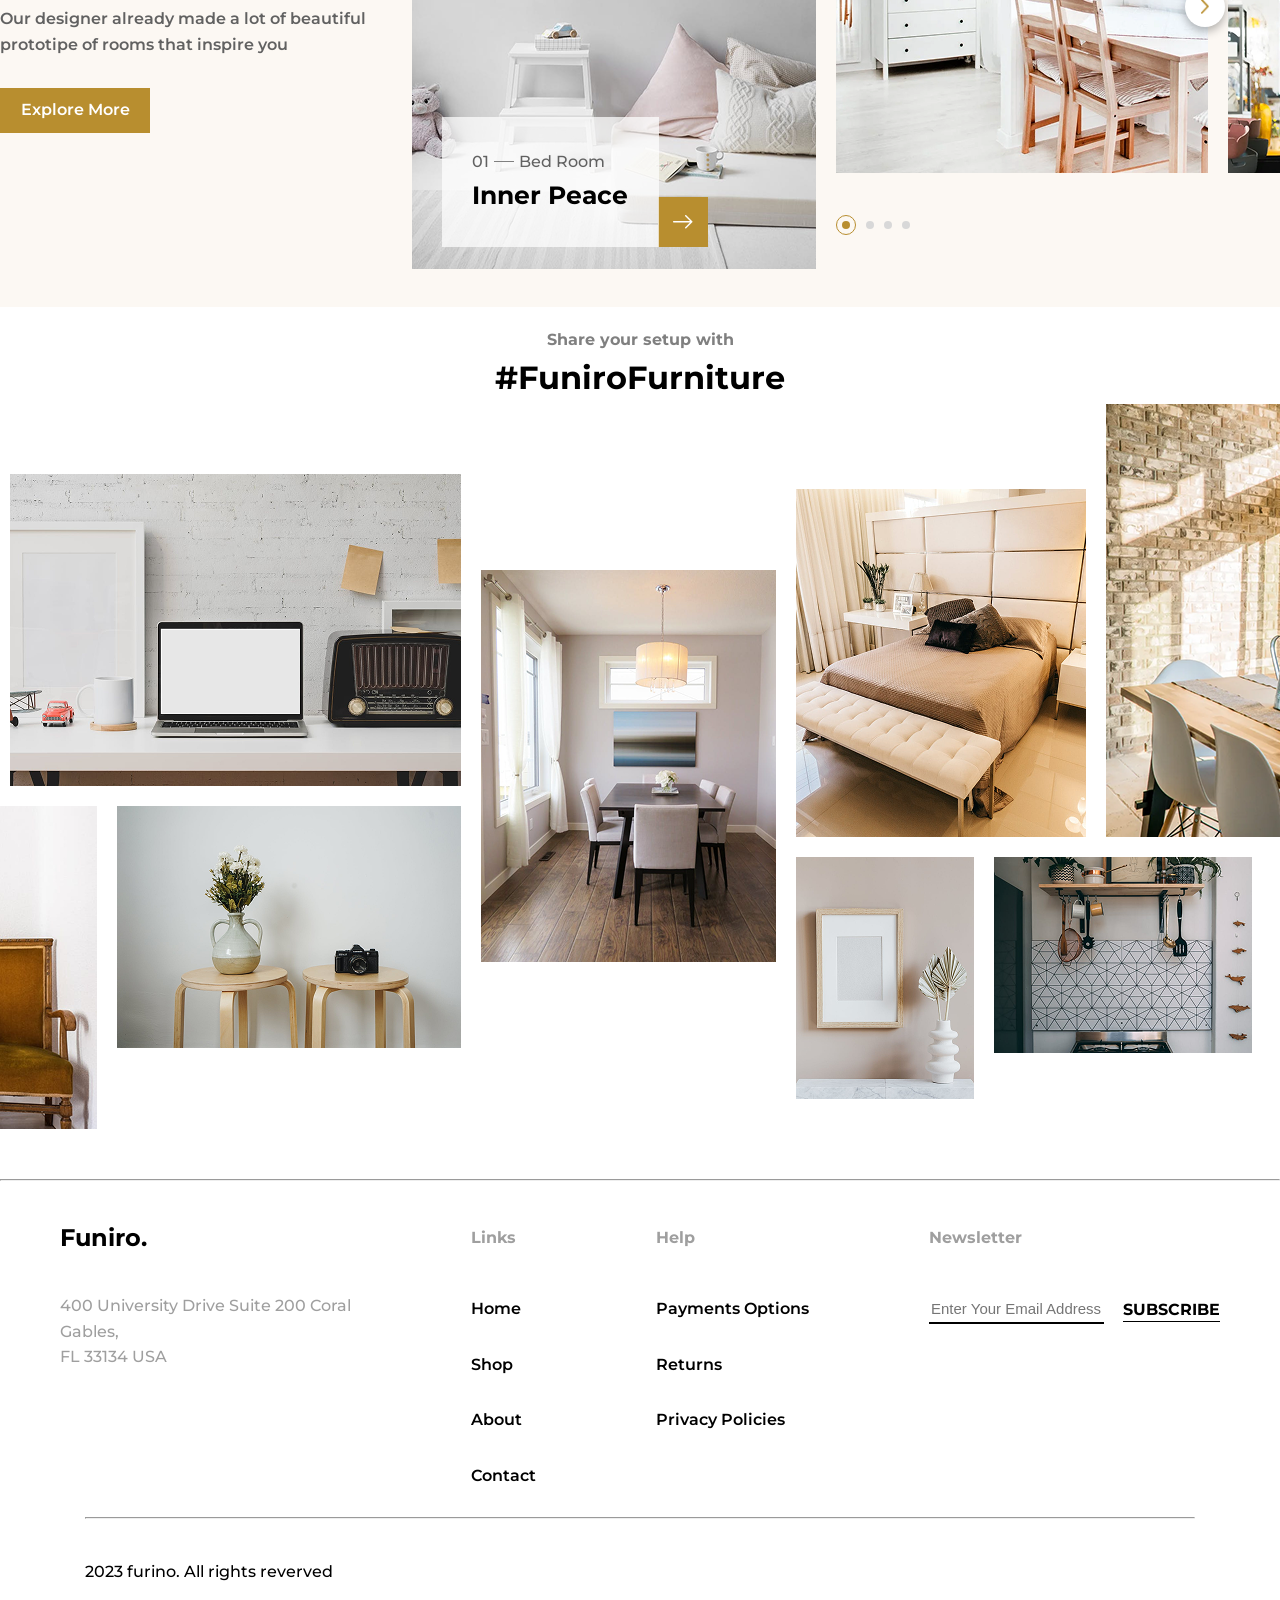
==== commit d0940fc0: "hal1 day 3" ====
--- a/index.html
+++ b/index.html
@@ -108,6 +108,16 @@
               <s>Rp 3.500.000</s>
             </div>
           </div>
+          <div id="Our-bayangan">
+            <a href="#" id="button-1">Add to card</a>
+            <div id="Our-dll">
+              <a href="#"><img src="icon/Share.png" alt="gambar" /> Share</a>
+              <a href="#"
+                ><img src="icon/compare.png" alt="gambar" /> Compare</a
+              >
+              <a href="#"><img src="icon/Like.png" alt="gambar" />Like</a>
+            </div>
+          </div>
         </div>
 
         <div class="Our">
@@ -142,6 +152,16 @@
               <s>Rp 14.000.000</s>
             </div>
           </div>
+          <div id="Our-bayangan">
+            <a href="#" id="button-1">Add to card</a>
+            <div id="Our-dll">
+              <a href="#"><img src="icon/Share.png" alt="gambar" /> Share</a>
+              <a href="#"
+                ><img src="icon/compare.png" alt="gambar" /> Compare</a
+              >
+              <a href="#"><img src="icon/Like.png" alt="gambar" />Like</a>
+            </div>
+          </div>
         </div>
 
         <div class="Our">
@@ -154,6 +174,16 @@
               <p>Rp 500.000</p>
             </div>
           </div>
+          <div id="Our-bayangan">
+            <a href="#" id="button-1">Add to card</a>
+            <div id="Our-dll">
+              <a href="#"><img src="icon/Share.png" alt="gambar" /> Share</a>
+              <a href="#"
+                ><img src="icon/compare.png" alt="gambar" /> Compare</a
+              >
+              <a href="#"><img src="icon/Like.png" alt="gambar" />Like</a>
+            </div>
+          </div>
         </div>
       </div>
 
@@ -165,6 +195,16 @@
             <p class="Our-p">Night lamp</p>
             <div>
               <p>Rp 1.500.000</p>
+            </div>
+          </div>
+          <div id="Our-bayangan">
+            <a href="#" id="button-1">Add to card</a>
+            <div id="Our-dll">
+              <a href="#"><img src="icon/Share.png" alt="gambar" /> Share</a>
+              <a href="#"
+                ><img src="icon/compare.png" alt="gambar" /> Compare</a
+              >
+              <a href="#"><img src="icon/Like.png" alt="gambar" />Like</a>
             </div>
           </div>
         </div>
@@ -179,6 +219,16 @@
               <p>Rp 150.000</p>
             </div>
           </div>
+          <div id="Our-bayangan">
+            <a href="#" id="button-1">Add to card</a>
+            <div id="Our-dll">
+              <a href="#"><img src="icon/Share.png" alt="gambar" /> Share</a>
+              <a href="#"
+                ><img src="icon/compare.png" alt="gambar" /> Compare</a
+              >
+              <a href="#"><img src="icon/Like.png" alt="gambar" />Like</a>
+            </div>
+          </div>
         </div>
 
         <div class="Our">
@@ -192,6 +242,16 @@
               <s>Rp 14.000.000</s>
             </div>
           </div>
+          <div id="Our-bayangan">
+            <a href="#" id="button-1">Add to card</a>
+            <div id="Our-dll">
+              <a href="#"><img src="icon/Share.png" alt="gambar" /> Share</a>
+              <a href="#"
+                ><img src="icon/compare.png" alt="gambar" /> Compare</a
+              >
+              <a href="#"><img src="icon/Like.png" alt="gambar" />Like</a>
+            </div>
+          </div>
         </div>
 
         <div class="Our">
@@ -202,6 +262,16 @@
             <p class="Our-p">Minimalist flower pot</p>
             <div>
               <p>Rp 500.000</p>
+            </div>
+          </div>
+          <div id="Our-bayangan">
+            <a href="#" id="button-1">Add to card</a>
+            <div id="Our-dll">
+              <a href="#"><img src="icon/Share.png" alt="gambar" /> Share</a>
+              <a href="#"
+                ><img src="icon/compare.png" alt="gambar" /> Compare</a
+              >
+              <a href="#"><img src="icon/Like.png" alt="gambar" />Like</a>
             </div>
           </div>
         </div>
--- a/style.css
+++ b/style.css
@@ -193,23 +193,33 @@
   flex-direction: column;
   position: relative;
   background-color: #f4f5f7;
+  overflow: hidden;
 }
 
 #Our-bayangan {
   display: flex;
   flex-direction: column;
   position: absolute;
-  z-index: 1;
-  justify-content: center;
-  align-items: center;
-  top: 0px;
+  justify-content: center;
+  align-items: center;
+  inset: 0;
+  z-index: 5;
+  opacity: 0;
+  transform: scale(0.85);
+  pointer-events: none;
+  transition:
+    opacity 0.12s ease-out,
+    transform 0.12s cubic-bezier(0.2, 0.9, 0.3, 1.3);
   gap: 20px;
   width: 100%;
   height: 100%;
   background-color: rgba(41, 41, 41, 0.508);
 }
 
-#Our-bayangan:hover {
+.Our:hover #Our-bayangan {
+  opacity: 1;
+  transform: scale(1);
+  pointer-events: auto;
 }
 
 #button-1 {
@@ -223,6 +233,14 @@
   width: 200px;
   height: 48px;
   color: #e89f71;
+}
+
+#button-1:hover {
+  background-color: #e89f71;
+  color: white;
+  opacity: 1;
+  transform: scale(1);
+  transition: 0.9ms;
 }
 
 #Our-dll {
@@ -493,12 +511,12 @@
   justify-content: center;
 }
 
-#FuniroUtama p{
+#FuniroUtama p {
   margin: 0;
   color: grey;
 }
 
-#FuniroUtama h1{
+#FuniroUtama h1 {
   margin: 0;
 }
 
@@ -587,12 +605,12 @@
   flex-direction: column;
 }
 
-#FA1 h2{
+#FA1 h2 {
   margin-top: 10px;
 }
 
-#FA1 p{
-  color: #9F9F9F;
+#FA1 p {
+  color: #9f9f9f;
   font-weight: 500;
 }
 .FA2 {
@@ -601,11 +619,11 @@
   gap: 30px;
 }
 
-.FA2 p{
-  color: #9F9F9F;
-}
-
-.FA2 a{
+.FA2 p {
+  color: #9f9f9f;
+}
+
+.FA2 a {
   text-decoration: none;
   color: black;
   font-weight: 600;
@@ -618,11 +636,11 @@
 }
 
 #FA4 {
-  color: #9F9F9F;
+  color: #9f9f9f;
 }
 
 #FI {
-  color: #9F9F9F;
+  color: #9f9f9f;
   border: none;
   font-weight: 500;
   font-size: 15px;
@@ -655,17 +673,11 @@
   padding: 0px 85px;
 }
 
-#FooterB p{
+#FooterB p {
   font-weight: 500;
   margin: 40px 0px;
 }
 /* footer end */
-
-
-
-
-
-
 
 @media (max-width: 576px) {
   * {
